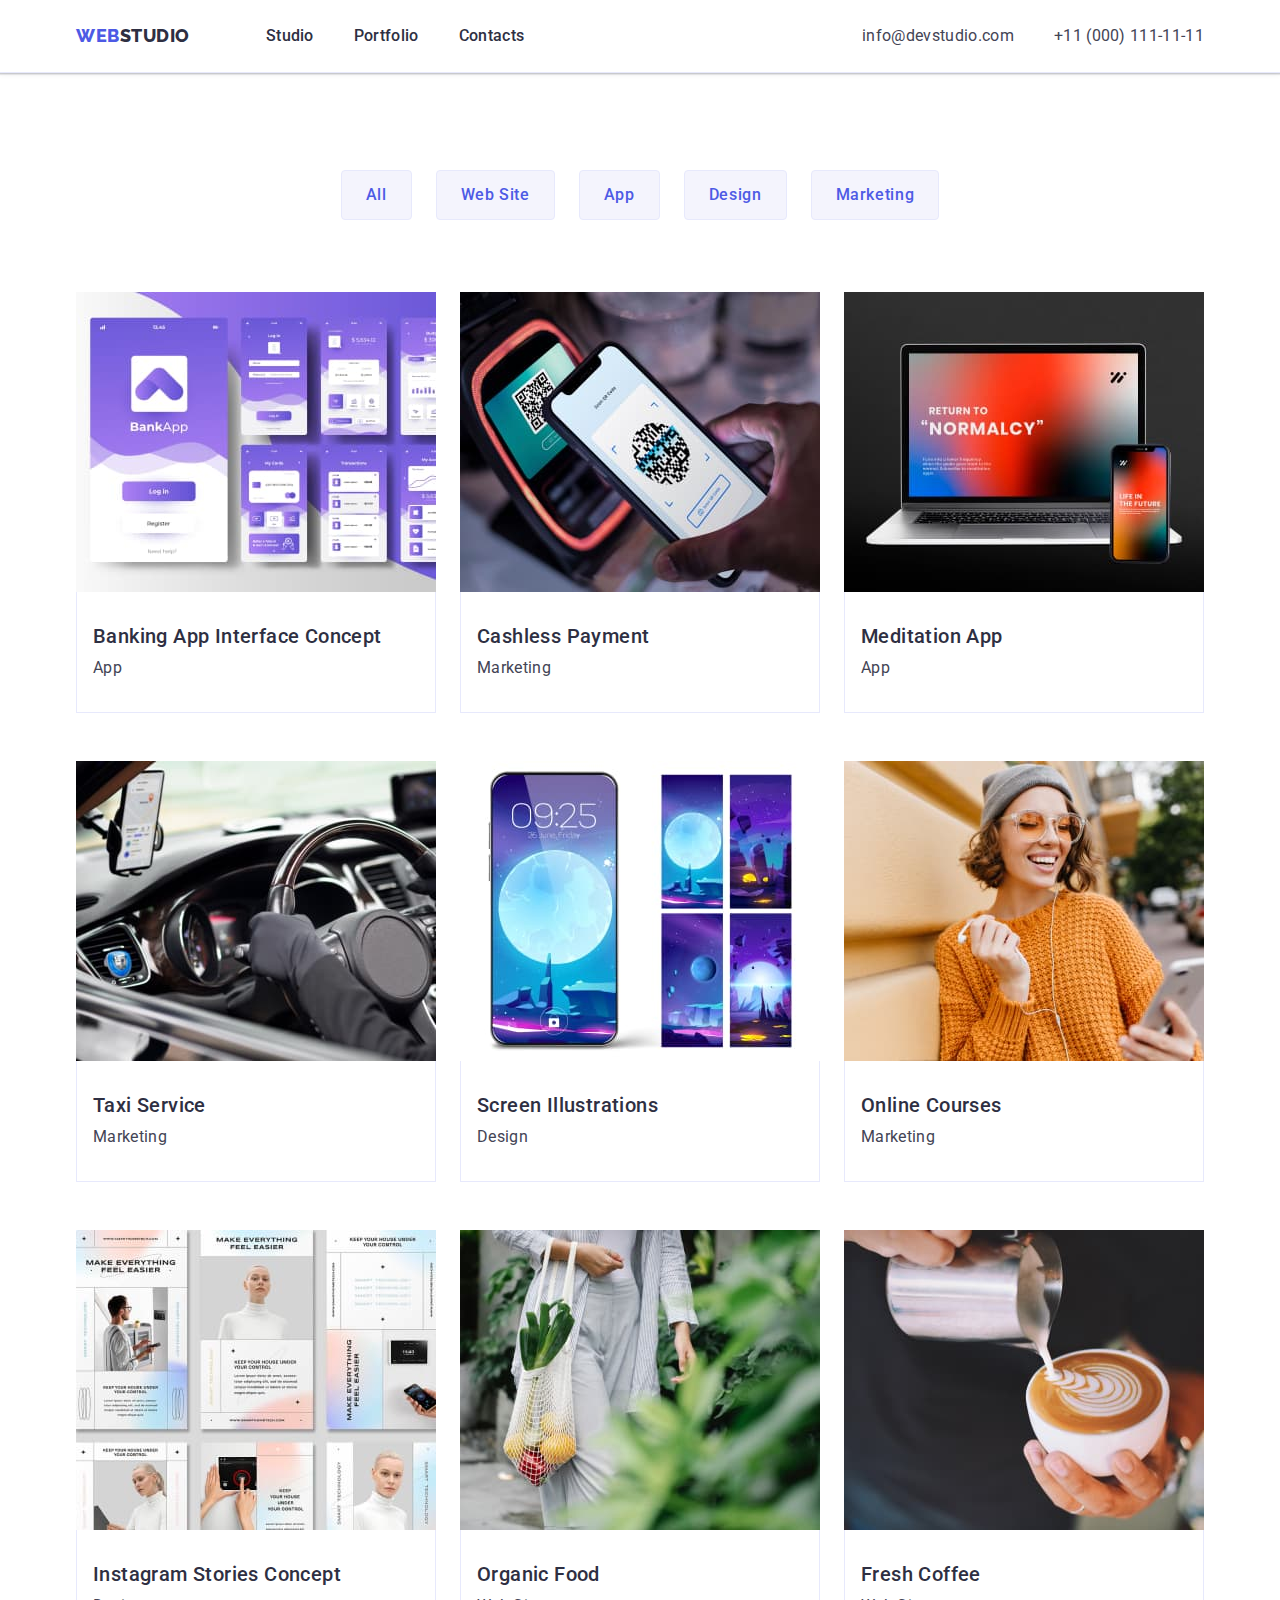
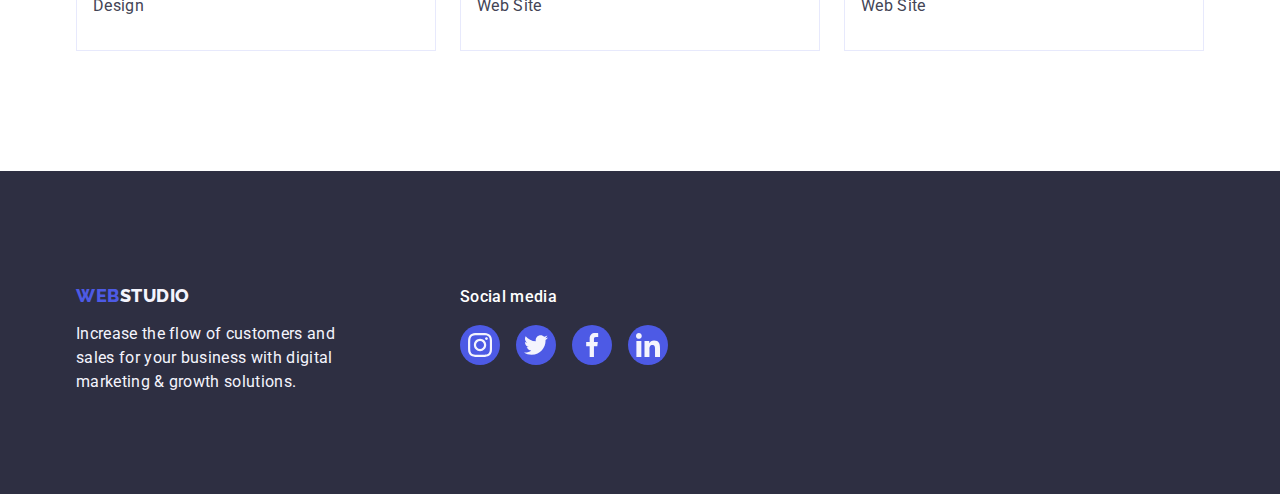
==== portfolio.html @ db5549c4 "Initial commit" ====
<!DOCTYPE html>
<html lang="en">
  <head>
    <meta charset="UTF-8" />
    <meta name="viewport" content="width=device-width, initial-scale=1.0" />
    <title>WebStudio</title>
    <link rel="preconnect" href="https://fonts.googleapis.com" />
    <link rel="preconnect" href="https://fonts.gstatic.com" crossorigin />
    <link
      href="https://fonts.googleapis.com/css2?family=Raleway:wght@800&family=Roboto:wght@400;500;700;900&display=swap"
      rel="stylesheet"
    />
    <link
      rel="stylesheet"
      href="https://cdn.jsdelivr.net/npm/modern-normalize@2.0.0/modern-normalize.min.css"
    />
    <link rel="stylesheet" href="./css/styles.css" />
  </head>
  <body>
    <header class="header">
      <div class="container header-container">
        <nav class="header-navigation">
          <a href="./index.html" class="logo logo-header link"
            >Web<span class="studio">Studio</span></a
          >
          <ul class="list menu-nav">
            <li><a class="link menu" href="./index.html">Studio</a></li>
            <li><a class="link menu" href="./portfolio.html">Portfolio</a></li>
            <li><a class="link menu" href="">Contacts</a></li>
          </ul>
        </nav>
        <address class="address">
          <ul class="list contacts-list">
            <li>
              <a class="link address-info" href="mailto:info@devstudio.com">info@devstudio.com</a>
            </li>
            <li>
              <a class="link address-info" href="tel:+110001111111">+11 (000) 111-11-11</a>
            </li>
          </ul>
        </address>
      </div>
    </header>
    <main>
      <section class="portfolio">
        <div class="container">
          <h1 class="hidden">Filters</h1>
          <ul class="list list-button">
            <li><button type="button" class="portfolio-btn">All</button></li>
            <li><button type="button" class="portfolio-btn">Web Site</button></li>
            <li><button type="button" class="portfolio-btn">App</button></li>
            <li><button type="button" class="portfolio-btn">Design</button></li>
            <li><button type="button" class="portfolio-btn">Marketing</button></li>
          </ul>

          <ul class="list gallery-list">
            <li class="gallery-items">
              <a href="#" class="link galery-link">
                <img
                  src="./images/portfolio/img11.jpg"
                  alt="banking app"
                  width="360"
                  height="300"
                />
                <div class="gallery-content">
                  <h2 class="title">Banking App Interface Concept</h2>
                  <p class="subtitle">App</p>
                </div>
              </a>
            </li>
            <li class="gallery-items">
              <a href="#" class="link galery-link">
                <img
                  src="./images/portfolio/img12.jpg"
                  alt="cashless payment"
                  width="360"
                  height="300"
                />
                <div class="gallery-content">
                  <h2 class="title">Cashless Payment</h2>
                  <p class="subtitle">Marketing</p>
                </div>
              </a>
            </li>
            <li class="gallery-items">
              <a href="#" class="link galery-link">
                <img
                  src="./images/portfolio/img13.jpg"
                  alt="meditation app"
                  width="360"
                  height="300"
                />
                <div class="gallery-content">
                  <h2 class="title">Meditation App</h2>
                  <p class="subtitle">App</p>
                </div>
              </a>
            </li>
            <li class="gallery-items">
              <a href="#" class="link galery-link">
                <img
                  src="./images/portfolio/img14.jpg"
                  alt="taxi service"
                  width="360"
                  height="300"
                />
                <div class="gallery-content">
                  <h2 class="title">Taxi Service</h2>
                  <p class="subtitle">Marketing</p>
                </div>
              </a>
            </li>
            <li class="gallery-items">
              <a href="#" class="link galery-link">
                <img
                  src="./images/portfolio/img15.jpg"
                  alt="screen illustrations"
                  width="360"
                  height="300"
                />
                <div class="gallery-content">
                  <h2 class="title">Screen Illustrations</h2>
                  <p class="subtitle">Design</p>
                </div>
              </a>
            </li>
            <li class="gallery-items">
              <a href="#" class="link galery-link">
                <img
                  src="./images/portfolio/img16.jpg"
                  alt="online courses"
                  width="360"
                  height="300"
                />
                <div class="gallery-content">
                  <h2 class="title">Online Courses</h2>
                  <p class="subtitle">Marketing</p>
                </div>
              </a>
            </li>
            <li class="gallery-items">
              <a href="#" class="link galery-link">
                <img
                  src="./images/portfolio/img17.jpg"
                  alt="instagram concept"
                  width="360"
                  height="300"
                />
                <div class="gallery-content">
                  <h2 class="title">Instagram Stories Concept</h2>
                  <p class="subtitle">Design</p>
                </div>
              </a>
            </li>
            <li class="gallery-items">
              <a href="#" class="link galery-link">
                <img
                  src="./images/portfolio/img18.jpg"
                  alt="organic food"
                  width="360"
                  height="300"
                />
                <div class="gallery-content">
                  <h2 class="title">Organic Food</h2>
                  <p class="subtitle">Web Site</p>
                </div>
              </a>
            </li>
            <li class="gallery-items">
              <a href="#" class="link galery-link">
                <img src="./images/portfolio/img19.jpg" alt="coffee" width="360" height="300" />
                <div class="gallery-content">
                  <h2 class="title">Fresh Coffee</h2>
                  <p class="subtitle">Web Site</p>
                </div>
              </a>
            </li>
          </ul>
        </div>
      </section>
    </main>
    <footer class="footer">
      <div class="container footer-blocks">
        <div class="footer-first-block">
          <a class="link logo logo-footer" href="./index.html"
            >Web<span class="studio-white">Studio</span>
          </a>
          <p class="footer-text">
            Increase the flow of customers and sales for your business with digital marketing &
            growth solutions.
          </p>
        </div>
        <div class="footer-second-block">
          <p class="footer-social-text">Social media</p>
          <ul class="list footer-list">
            <li class="footer-item">
              <a class="footer-icon" href="">
                <svg class="footer-social-icon" width="24" height="24" aria-label="Instagram icon">
                  <use href="./images/icons.svg#icon-instagram-icon"></use>
                </svg>
              </a>
            </li>
            <li class="footer-item">
              <a class="footer-icon" href="">
                <svg class="footer-social-icon" width="24" height="24" aria-label="Twitter icon">
                  <use href="./images/icons.svg#icon-twitter-icon"></use>
                </svg>
              </a>
            </li>
            <li class="footer-item">
              <a class="footer-icon" href="">
                <svg class="footer-social-icon" width="24" height="24" aria-label="Facebook icon">
                  <use href="./images/icons.svg#icon-facebook-icon"></use>
                </svg>
              </a>
            </li>
            <li class="footer-item">
              <a class="footer-icon" href="">
                <svg class="footer-social-icon" width="24" height="24" aria-label="Linkedin icon">
                  <use href="./images/icons.svg#icon-linkedin-icon"></use>
                </svg>
              </a>
            </li>
          </ul>
        </div>
      </div>
    </footer>
  </body>
</html>
---- css/styles.css ----
:root {
  --global-font: 'Roboto', sans-serif;
  --second-font: 'Raleway', sans-serif;
  --global-text-color: #434455;
  --second-text-color: #2e2f42;
  --background-color-white: #fff;
  --background-color-grey: #f4f4fd;
  --global-color-blue: #4d5ae5;
  --active-button: #404bbf;
  --cornflower: #e7e9fc;
  --lightslate: #8e8f99;
  --green: #31d0aa;
}

body {
  font-family: var(--global-font);
  font-size: 36px;
  line-height: 1.1;
  letter-spacing: 0.72px;
  background-color: var(--background-color-white);
  color: var(--global-text-color);
}

h1,
h2,
h3,
p {
  margin: 0;
}

ul,
ol {
  margin: 0;
  padding: 0;
}

img {
  display: block;
  max-width: 100%;
}

*,
*::before,
*::after {
  box-sizing: border-box;
}

.link {
  text-decoration: none;
}

.link:hover,
.link:focus {
  color: var(--active-button);
}

.list {
  list-style-type: none;
  padding: 0;
  margin: 0;
  gap: 24px;
}

.container {
  width: 1158px;
  margin: 0 auto;
  padding: 0 15px;
}

.section {
  padding: 120px 0;
}

/* ====== HEADER =======*/

.header {
  border-bottom: 1px solid var(--cornflower);
  box-shadow: 0px 2px 1px rgba(46, 47, 66, 0.08), 0px 1px 1px rgba(46, 47, 66, 0.16),
    0px 1px 6px rgba(46, 47, 66, 0.08);
}

.header-container {
  display: flex;
  justify-content: space-between;
  align-items: center;
}

.header-navigation {
  display: flex;
  align-items: center;
}

.logo {
  font-family: var(--second-font);
  font-weight: 800;
  font-size: 18px;
  line-height: 1.17;
  letter-spacing: 0.54px;
  color: var(--global-color-blue);
  text-transform: uppercase;
}

.logo-header {
  margin-right: 76px;
  padding: 24px 0;
}

.studio {
  color: var(--second-text-color);
}

.menu-nav,
.contacts-list {
  display: flex;
  align-items: center;
  gap: 40px;
}

.menu {
  display: inline-block;
  font-family: var(--global-font);
  font-size: 16px;
  font-weight: 500;
  line-height: 1.5;
  letter-spacing: 0.32px;
  color: var(--second-text-color);
  padding: 24px 0;
}

/* .menu::after {
  content: '';
  display: block;
  width: 48px;
  height: 4px;
  background-color: var(--active-button);
} */

.address {
  font-style: normal;
}

.address-info {
  display: inline-block;
  font-family: var(--global-font);
  font-size: 16px;
  font-weight: 400;
  line-height: 1.5;
  letter-spacing: 0.32px;
  color: var(--global-text-color);
  padding: 24px 0;
}

/* ====== HEADER =======*/

/* ====== HERO =======*/
.hero {
  background-color: var(--second-text-color);
  text-align: center;
  padding: 188px 0;
}

.hero-title {
  font-family: var(--global-font);
  font-size: 56px;
  font-weight: 700;
  line-height: 1.07;
  letter-spacing: 1.12px;
  color: var(--background-color-white);
  margin-bottom: 48px;
  max-width: 496px;
  margin-left: auto;
  margin-right: auto;
}

.hero-button {
  font-family: inherit;
  font-size: 16px;
  font-weight: 500;
  line-height: 1.5;
  letter-spacing: 0.64px;
  cursor: pointer;
  background-color: var(--global-color-blue);
  color: var(--background-color-white);
  padding: 16px 32px;
  border: none;
  border-radius: 4px;
  box-shadow: 0px 4px 4px 0px rgba(0, 0, 0, 0.15);
  min-width: 169px;
  display: block;
  margin-left: auto;
  margin-right: auto;
}

.hero-button:hover,
.hero-button:focus {
  background-color: var(--active-button);
}

.background-hero {
  max-width: 1440px;
  margin: 0 auto;
  background-image: linear-gradient(rgba(46, 47, 66, 0.7), rgba(46, 47, 66, 0.7)),
    url(../images/background/people-office.jpg);
  background-repeat: no-repeat;
  background-position: center;
  background-size: cover;
}

/* ====== HERO =======*/

/* ====== SECTION =======*/

.hidden {
  position: absolute;
  width: 1px;
  height: 1px;
  margin: -1px;
  border: 0;
  padding: 0;

  white-space: nowrap;
  clip-path: inset(100%);
  clip: rect(0 0 0 0);
  overflow: hidden;
}

.features-list,
.caption-list,
.team-list,
.customers-list {
  display: flex;
  justify-content: center;
  gap: 24px;
}

.features-items,
.team-list-item {
  flex-basis: calc((100% - 3 * 24px) / 4);
}

.second-section-icon {
  background-color: var(--background-color-grey);
  display: flex;
  justify-content: center;
  align-items: center;
  height: 112px;
  margin-bottom: 8px;
  border-radius: 4px;
}

.title {
  font-family: var(--global-font);
  font-size: 20px;
  font-weight: 500;
  line-height: 1.2;
  letter-spacing: 0.4px;
  color: var(--second-text-color);
  margin-bottom: 8px;
}

.subtitle {
  font-family: var(--global-font);
  font-size: 16px;
  font-weight: 400;
  line-height: 1.5;
  letter-spacing: 0.32px;
  color: var(--global-text-color);
}

.caption {
  font-family: var(--global-font);
  font-size: 36px;
  font-weight: 700;
  line-height: 1.11;
  letter-spacing: 0.72px;
  color: var(--second-text-color);
  text-align: center;
  text-transform: capitalize;
  margin-bottom: 72px;
}

.caption-list-item {
  flex-basis: calc((100%-24px * 2) / 3);
}

.team-title {
  text-align: center;
  padding: 32px 0;
}

.background-team {
  background-color: var(--background-color-grey);
}

.background-team-photo {
  background-color: var(--background-color-white);
  border-radius: 0px 0px 4px 4px;
  box-shadow: 0px 2px 1px 0px rgba(46, 47, 66, 0.08), 0px 1px 1px 0px rgba(46, 47, 66, 0.16),
    0px 1px 6px 0px rgba(46, 47, 66, 0.08);
}

.team-icon-list {
  display: flex;
  gap: 24px;
  justify-content: center;
  align-items: center;
  margin-top: 8px;
}

.team-icon-item {
  width: 40px;
  height: 40px;
}

.team-icon-link {
  display: flex;
  justify-content: center;
  align-items: center;
  width: 100%;
  height: 100%;
  border-radius: 50%;
  background-color: var(--global-color-blue);
  fill: var(--background-color-grey);
}

.team-icon-link:hover,
.team-icon-link:focus {
  background-color: var(--active-button);
}

/* .social-icon {
} */

.customers-link {
  width: 100%;
  height: 100%;
  display: flex;
  border-radius: 4px;
  border: 1px solid var(--lightslate);
  justify-content: center;
  align-items: center;
  color: var(--lightslate);
}

.customers-item {
  width: calc((100% - 5 * 24px) / 6);
  height: 88px;
}

.customers-icon {
  fill: currentColor;
}

.customers-link:hover,
.customers-link:focus {
  border: 1px solid var(--active-button);
  color: var(--active-button);
}

/* ====== SECTION =======*/

/* ====== FOOTER =======*/
.footer {
  background-color: var(--second-text-color);
  padding: 100px 0;
}

.studio-white {
  color: var(--background-color-grey);
}

.footer-text {
  font-family: var(--global-font);
  font-size: 16px;
  font-weight: 400;
  line-height: 1.5;
  letter-spacing: 0.32px;
  color: var(--background-color-grey);
  max-width: 264px;
}

.logo-footer {
  display: inline-block;
  margin-bottom: 16px;
}

.footer-blocks {
  display: flex;
  align-items: baseline;
}

.footer-first-block {
  margin-right: 120px;
}

.footer-second-block {
}

.footer-social-text {
  font-family: var(--global-font);
  font-size: 16px;
  font-weight: 500;
  line-height: 1.5;
  letter-spacing: 0.32px;
  color: var(--background-color-white);
  margin-bottom: 16px;
}

.footer-list {
  display: flex;
  gap: 16px;
}

.footer-item {
  width: 40px;
  height: 40px;
}

.footer-icon {
  display: flex;
  align-items: center;
  justify-content: center;
  width: 100%;
  height: 100%;
  background-color: var(--global-color-blue);
  border-radius: 50%;
}

.footer-icon:hover,
.footer-icon:focus {
  background-color: var(--green);
}

.footer-social-icon {
  fill: var(--background-color-grey);
}

/* ====== FOOTER =======*/

/* ====== PORTFOLIO =======*/

.portfolio {
  padding: 96px 0 120px 0;
}

.portfolio-btn {
  font-family: inherit;
  font-size: 16px;
  font-weight: 500;
  line-height: 1.5;
  letter-spacing: 0.64px;
  cursor: pointer;
  background-color: var(--background-color-grey);
  color: var(--global-color-blue);
  padding: 12px 24px;
  border: 1px solid var(--cornflower);
  border-radius: 4px;
  min-width: 68px;
}

.portfolio-btn:hover,
.portfolio-btn:focus {
  background-color: var(--active-button);
  color: var(--background-color-white);
  box-shadow: 0px 2px 2px 0px rgba(0, 0, 0, 0.12), 0px 2px 1px 0px rgba(0, 0, 0, 0.08),
    0px 3px 1px 0px rgba(0, 0, 0, 0.1);
  border: 1px solid transparent;
}

.list-button {
  display: flex;
  justify-content: center;
  column-gap: 24px;
  margin-bottom: 72px;
}

.gallery-list {
  display: flex;
  flex-wrap: wrap;
  justify-content: center;
  row-gap: 48px;
}

.gallery-items {
  width: calc((100% - 48px) / 3);
}

.gallery-content {
  border: 1px solid var(--cornflower);
  border-top: none;
  padding: 32px 16px;
}

.galery-link {
  display: block;
}

.galery-link:hover,
.galery-link:focus {
  box-shadow: 0px 1px 6px rgba(46, 47, 66, 0.08), 0px 1px 1px rgba(46, 47, 66, 0.16),
    0px 2px 1px rgba(46, 47, 66, 0.08);
}

/* ====== PORTFOLIO =======*/
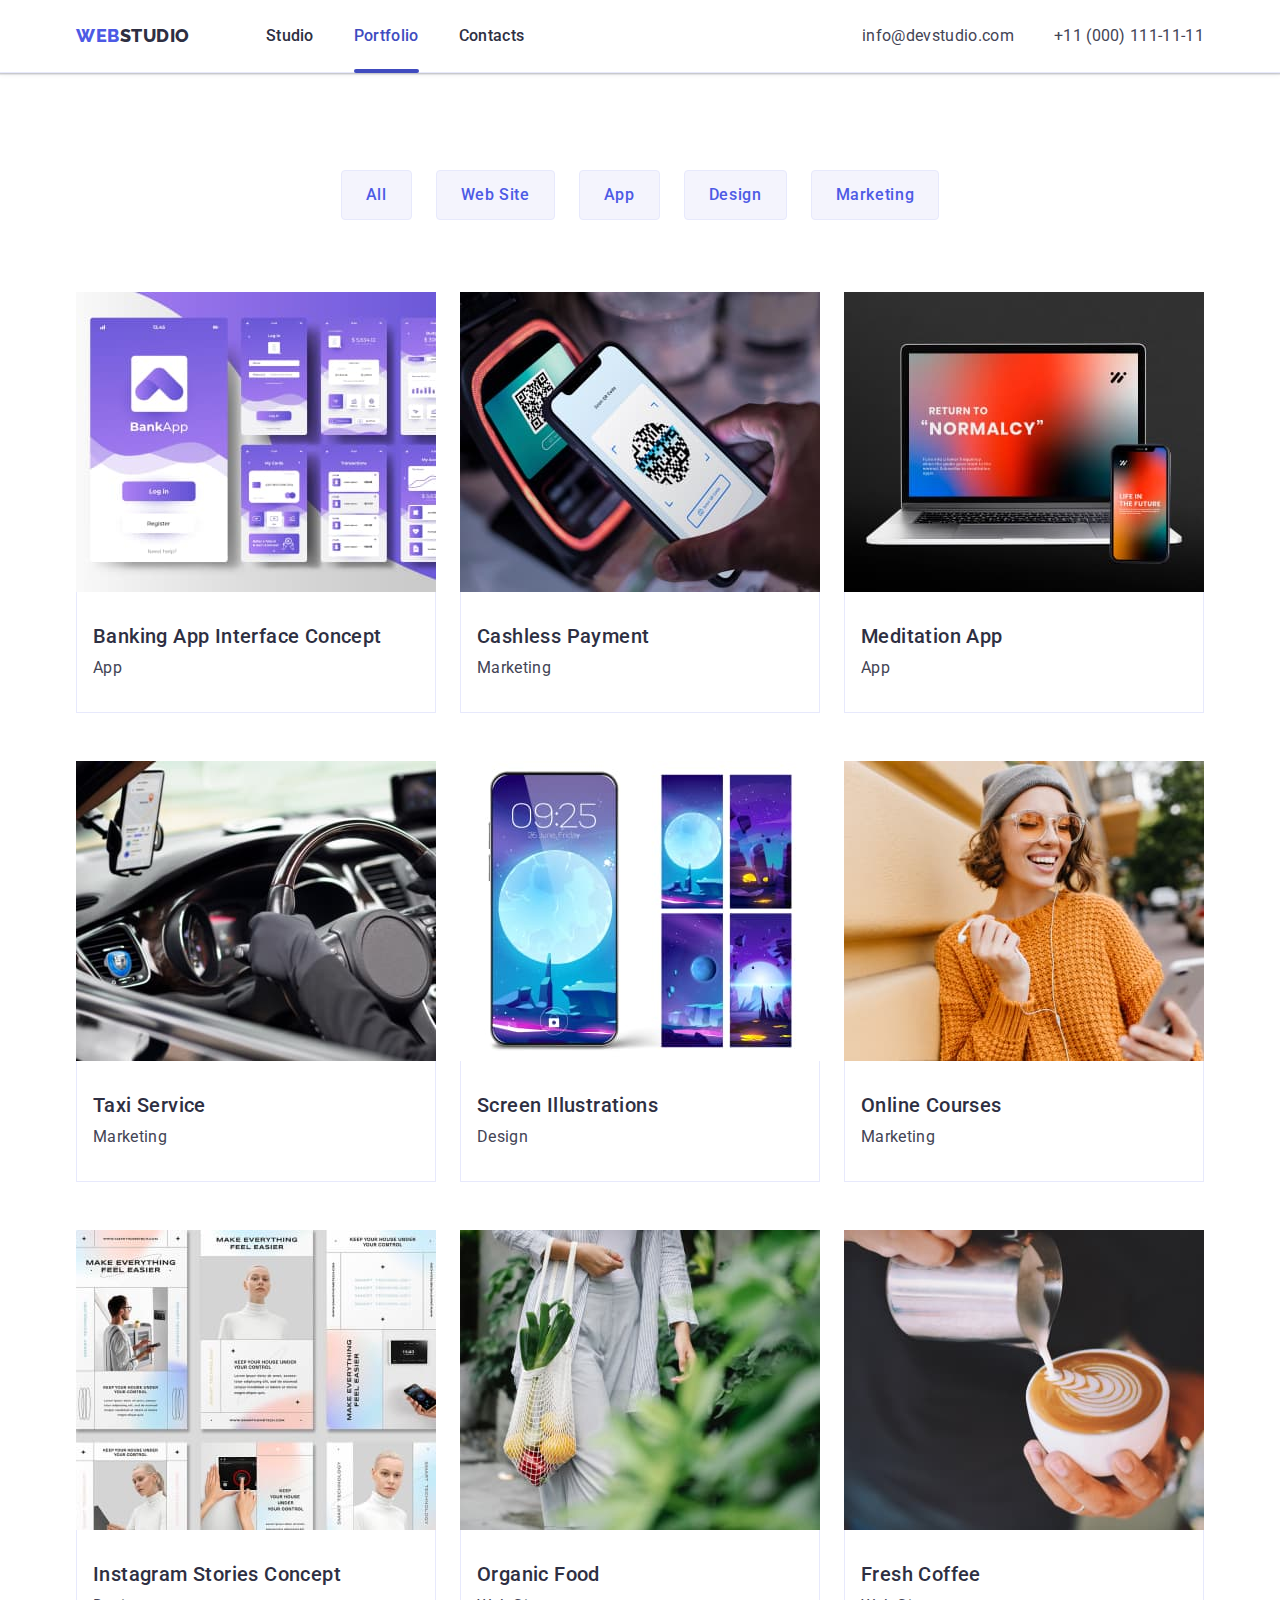
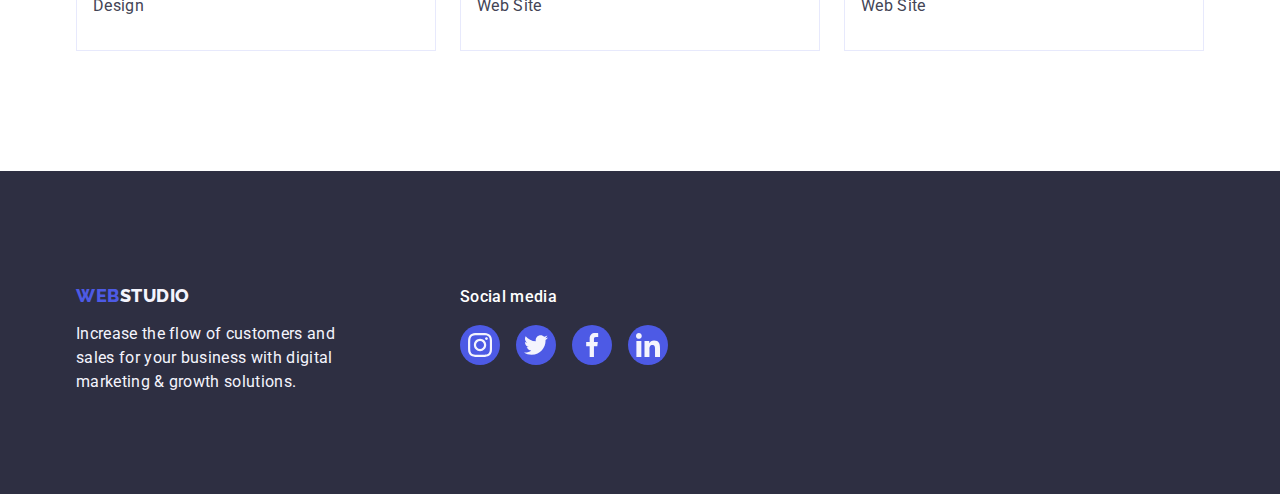
==== commit 599fae97: "modal" ====
--- a/portfolio.html
+++ b/portfolio.html
@@ -25,7 +25,7 @@
           >
           <ul class="list menu-nav">
             <li><a class="link menu" href="./index.html">Studio</a></li>
-            <li><a class="link menu" href="./portfolio.html">Portfolio</a></li>
+            <li><a class="link menu menu-active" href="./portfolio.html">Portfolio</a></li>
             <li><a class="link menu" href="">Contacts</a></li>
           </ul>
         </nav>
@@ -55,13 +55,19 @@
 
           <ul class="list gallery-list">
             <li class="gallery-items">
-              <a href="#" class="link galery-link">
-                <img
-                  src="./images/portfolio/img11.jpg"
-                  alt="banking app"
-                  width="360"
-                  height="300"
-                />
+              <a href="#" class="link gallery-link">
+                <div class="gallery-link-overlay">
+                  <img
+                    src="./images/portfolio/img11.jpg"
+                    alt="banking app"
+                    width="360"
+                    height="300"
+                  />
+                  <p class="overlay"
+                    >14 Stylish and User-Friendly App Design Concepts · Task Manager App · Calorie
+                    Tracker App · Exotic Fruit Ecommerce App · Cloud Storage App
+                  </p>
+                </div>
                 <div class="gallery-content">
                   <h2 class="title">Banking App Interface Concept</h2>
                   <p class="subtitle">App</p>
@@ -69,13 +75,19 @@
               </a>
             </li>
             <li class="gallery-items">
-              <a href="#" class="link galery-link">
-                <img
-                  src="./images/portfolio/img12.jpg"
-                  alt="cashless payment"
-                  width="360"
-                  height="300"
-                />
+              <a href="#" class="link gallery-link">
+                <div class="gallery-link-overlay">
+                  <img
+                    src="./images/portfolio/img12.jpg"
+                    alt="cashless payment"
+                    width="360"
+                    height="300"
+                  />
+                  <p class="overlay"
+                    >14 Stylish and User-Friendly App Design Concepts · Task Manager App · Calorie
+                    Tracker App · Exotic Fruit Ecommerce App · Cloud Storage App
+                  </p>
+                </div>
                 <div class="gallery-content">
                   <h2 class="title">Cashless Payment</h2>
                   <p class="subtitle">Marketing</p>
@@ -83,13 +95,19 @@
               </a>
             </li>
             <li class="gallery-items">
-              <a href="#" class="link galery-link">
-                <img
-                  src="./images/portfolio/img13.jpg"
-                  alt="meditation app"
-                  width="360"
-                  height="300"
-                />
+              <a href="#" class="link gallery-link">
+                <div class="gallery-link-overlay">
+                  <img
+                    src="./images/portfolio/img13.jpg"
+                    alt="meditation app"
+                    width="360"
+                    height="300"
+                  />
+                  <p class="overlay"
+                    >14 Stylish and User-Friendly App Design Concepts · Task Manager App · Calorie
+                    Tracker App · Exotic Fruit Ecommerce App · Cloud Storage App
+                  </p>
+                </div>
                 <div class="gallery-content">
                   <h2 class="title">Meditation App</h2>
                   <p class="subtitle">App</p>
@@ -97,13 +115,19 @@
               </a>
             </li>
             <li class="gallery-items">
-              <a href="#" class="link galery-link">
-                <img
-                  src="./images/portfolio/img14.jpg"
-                  alt="taxi service"
-                  width="360"
-                  height="300"
-                />
+              <a href="#" class="link gallery-link">
+                <div class="gallery-link-overlay">
+                  <img
+                    src="./images/portfolio/img14.jpg"
+                    alt="taxi service"
+                    width="360"
+                    height="300"
+                  />
+                  <p class="overlay"
+                    >14 Stylish and User-Friendly App Design Concepts · Task Manager App · Calorie
+                    Tracker App · Exotic Fruit Ecommerce App · Cloud Storage App
+                  </p>
+                </div>
                 <div class="gallery-content">
                   <h2 class="title">Taxi Service</h2>
                   <p class="subtitle">Marketing</p>
@@ -111,13 +135,19 @@
               </a>
             </li>
             <li class="gallery-items">
-              <a href="#" class="link galery-link">
-                <img
-                  src="./images/portfolio/img15.jpg"
-                  alt="screen illustrations"
-                  width="360"
-                  height="300"
-                />
+              <a href="#" class="link gallery-link">
+                <div class="gallery-link-overlay">
+                  <img
+                    src="./images/portfolio/img15.jpg"
+                    alt="screen illustrations"
+                    width="360"
+                    height="300"
+                  />
+                  <p class="overlay"
+                    >14 Stylish and User-Friendly App Design Concepts · Task Manager App · Calorie
+                    Tracker App · Exotic Fruit Ecommerce App · Cloud Storage App
+                  </p>
+                </div>
                 <div class="gallery-content">
                   <h2 class="title">Screen Illustrations</h2>
                   <p class="subtitle">Design</p>
@@ -125,13 +155,19 @@
               </a>
             </li>
             <li class="gallery-items">
-              <a href="#" class="link galery-link">
-                <img
-                  src="./images/portfolio/img16.jpg"
-                  alt="online courses"
-                  width="360"
-                  height="300"
-                />
+              <a href="#" class="link gallery-link">
+                <div class="gallery-link-overlay">
+                  <img
+                    src="./images/portfolio/img16.jpg"
+                    alt="online courses"
+                    width="360"
+                    height="300"
+                  />
+                  <p class="overlay"
+                    >14 Stylish and User-Friendly App Design Concepts · Task Manager App · Calorie
+                    Tracker App · Exotic Fruit Ecommerce App · Cloud Storage App
+                  </p>
+                </div>
                 <div class="gallery-content">
                   <h2 class="title">Online Courses</h2>
                   <p class="subtitle">Marketing</p>
@@ -139,13 +175,19 @@
               </a>
             </li>
             <li class="gallery-items">
-              <a href="#" class="link galery-link">
-                <img
-                  src="./images/portfolio/img17.jpg"
-                  alt="instagram concept"
-                  width="360"
-                  height="300"
-                />
+              <a href="#" class="link gallery-link">
+                <div class="gallery-link-overlay">
+                  <img
+                    src="./images/portfolio/img17.jpg"
+                    alt="instagram concept"
+                    width="360"
+                    height="300"
+                  />
+                  <p class="overlay"
+                    >14 Stylish and User-Friendly App Design Concepts · Task Manager App · Calorie
+                    Tracker App · Exotic Fruit Ecommerce App · Cloud Storage App
+                  </p>
+                </div>
                 <div class="gallery-content">
                   <h2 class="title">Instagram Stories Concept</h2>
                   <p class="subtitle">Design</p>
@@ -153,13 +195,19 @@
               </a>
             </li>
             <li class="gallery-items">
-              <a href="#" class="link galery-link">
-                <img
-                  src="./images/portfolio/img18.jpg"
-                  alt="organic food"
-                  width="360"
-                  height="300"
-                />
+              <a href="#" class="link gallery-link">
+                <div class="gallery-link-overlay">
+                  <img
+                    src="./images/portfolio/img18.jpg"
+                    alt="organic food"
+                    width="360"
+                    height="300"
+                  />
+                  <p class="overlay"
+                    >14 Stylish and User-Friendly App Design Concepts · Task Manager App · Calorie
+                    Tracker App · Exotic Fruit Ecommerce App · Cloud Storage App
+                  </p>
+                </div>
                 <div class="gallery-content">
                   <h2 class="title">Organic Food</h2>
                   <p class="subtitle">Web Site</p>
@@ -167,8 +215,14 @@
               </a>
             </li>
             <li class="gallery-items">
-              <a href="#" class="link galery-link">
-                <img src="./images/portfolio/img19.jpg" alt="coffee" width="360" height="300" />
+              <a href="#" class="link gallery-link">
+                <div class="gallery-link-overlay">
+                  <img src="./images/portfolio/img19.jpg" alt="coffee" width="360" height="300" />
+                  <p class="overlay"
+                    >14 Stylish and User-Friendly App Design Concepts · Task Manager App · Calorie
+                    Tracker App · Exotic Fruit Ecommerce App · Cloud Storage App
+                  </p>
+                </div>
                 <div class="gallery-content">
                   <h2 class="title">Fresh Coffee</h2>
                   <p class="subtitle">Web Site</p>
--- a/css/styles.css
+++ b/css/styles.css
@@ -10,6 +10,9 @@
   --cornflower: #e7e9fc;
   --lightslate: #8e8f99;
   --green: #31d0aa;
+  --navy-blue-modal: #2e2f42;
+  --modal-background: #fcfcfc;
+  --transition-dur-fun: 250ms cubic-bezier(0.4, 0, 0.2, 1);
 }
 
 body {
@@ -98,6 +101,7 @@
   letter-spacing: 0.54px;
   color: var(--global-color-blue);
   text-transform: uppercase;
+  transition: color var(--transition-dur-fun);
 }
 
 .logo-header {
@@ -125,15 +129,25 @@
   letter-spacing: 0.32px;
   color: var(--second-text-color);
   padding: 24px 0;
-}
-
-/* .menu::after {
+  transition: color var(--transition-dur-fun);
+}
+
+.menu-active {
+  position: relative;
+  color: var(--active-button);
+}
+
+.menu-active::after {
+  position: absolute;
+  left: 0;
+  bottom: -1px;
   content: '';
   display: block;
-  width: 48px;
+  width: 100%;
   height: 4px;
+  border-radius: 2px;
   background-color: var(--active-button);
-} */
+}
 
 .address {
   font-style: normal;
@@ -148,6 +162,7 @@
   letter-spacing: 0.32px;
   color: var(--global-text-color);
   padding: 24px 0;
+  transition: color var(--transition-dur-fun);
 }
 
 /* ====== HEADER =======*/
@@ -189,6 +204,7 @@
   display: block;
   margin-left: auto;
   margin-right: auto;
+  transition: color var(--transition-dur-fun);
 }
 
 .hero-button:hover,
@@ -321,6 +337,7 @@
   border-radius: 50%;
   background-color: var(--global-color-blue);
   fill: var(--background-color-grey);
+  transition: color var(--transition-dur-fun);
 }
 
 .team-icon-link:hover,
@@ -328,9 +345,6 @@
   background-color: var(--active-button);
 }
 
-/* .social-icon {
-} */
-
 .customers-link {
   width: 100%;
   height: 100%;
@@ -340,6 +354,7 @@
   justify-content: center;
   align-items: center;
   color: var(--lightslate);
+  transition: color var(--transition-dur-fun);
 }
 
 .customers-item {
@@ -393,9 +408,6 @@
   margin-right: 120px;
 }
 
-.footer-second-block {
-}
-
 .footer-social-text {
   font-family: var(--global-font);
   font-size: 16px;
@@ -424,6 +436,7 @@
   height: 100%;
   background-color: var(--global-color-blue);
   border-radius: 50%;
+  transition: color var(--transition-dur-fun);
 }
 
 .footer-icon:hover,
@@ -456,6 +469,7 @@
   border: 1px solid var(--cornflower);
   border-radius: 4px;
   min-width: 68px;
+  transition: color var(--transition-dur-fun);
 }
 
 .portfolio-btn:hover,
@@ -491,14 +505,86 @@
   padding: 32px 16px;
 }
 
-.galery-link {
+.gallery-link {
   display: block;
-}
-
-.galery-link:hover,
-.galery-link:focus {
+  transition: color var(--transition-dur-fun);
+}
+
+.gallery-link:hover,
+.gallery-link:focus {
   box-shadow: 0px 1px 6px rgba(46, 47, 66, 0.08), 0px 1px 1px rgba(46, 47, 66, 0.16),
     0px 2px 1px rgba(46, 47, 66, 0.08);
 }
 
+.overlay {
+  font-family: var(--global-font);
+  font-size: 16px;
+  font-weight: 400;
+  line-height: 1.5;
+  letter-spacing: 0.32px;
+  color: var(--background-color-grey);
+  position: absolute;
+  top: 0;
+  left: 0;
+  width: 100%;
+  height: 100%;
+  padding: 40px 32px;
+  background-color: var(--global-color-blue);
+  transform: translateY(100%);
+  transition: transform var(--transition-dur-fun);
+}
+
+.gallery-link-overlay {
+  position: relative;
+  overflow: hidden;
+}
+
+.gallery-link-overlay:hover .overlay {
+  transform: translateY(0%);
+}
+
 /* ====== PORTFOLIO =======*/
+
+/* ====== MODAL-WINDOW ======= */
+
+.is-hidden {
+  opacity: 0;
+  visibility: hidden;
+  pointer-events: none;
+}
+
+.backdrop {
+  position: fixed;
+  top: 0;
+  left: 0;
+  width: 100%;
+  height: 100%;
+  background-color: rgba(46, 47, 66, 0.4);
+  transition: opasity var(--transition-dur-fun), visibility var(--transition-dur-fun);
+}
+
+.modal-window {
+  position: absolute;
+  top: 80px;
+  left: 50%;
+  transform: translateX(-50%);
+  width: 408px;
+  height: 584px;
+  border-radius: 4px;
+  background-color: var(--modal-background);
+  box-shadow: 0px 2px 1px 0px rgba(0, 0, 0, 0.2), 0px 1px 3px 0px rgba(0, 0, 0, 0.12),
+    0px 1px 1px 0px rgba(0, 0, 0, 0.14);
+}
+
+.modal-window-close-btn {
+  position: absolute;
+  top: 24px;
+  right: 24px;
+  width: 24px;
+  height: 24px;
+  border-radius: 50%;
+  border: 0px;
+}
+
+.modal-btn-icon {
+}
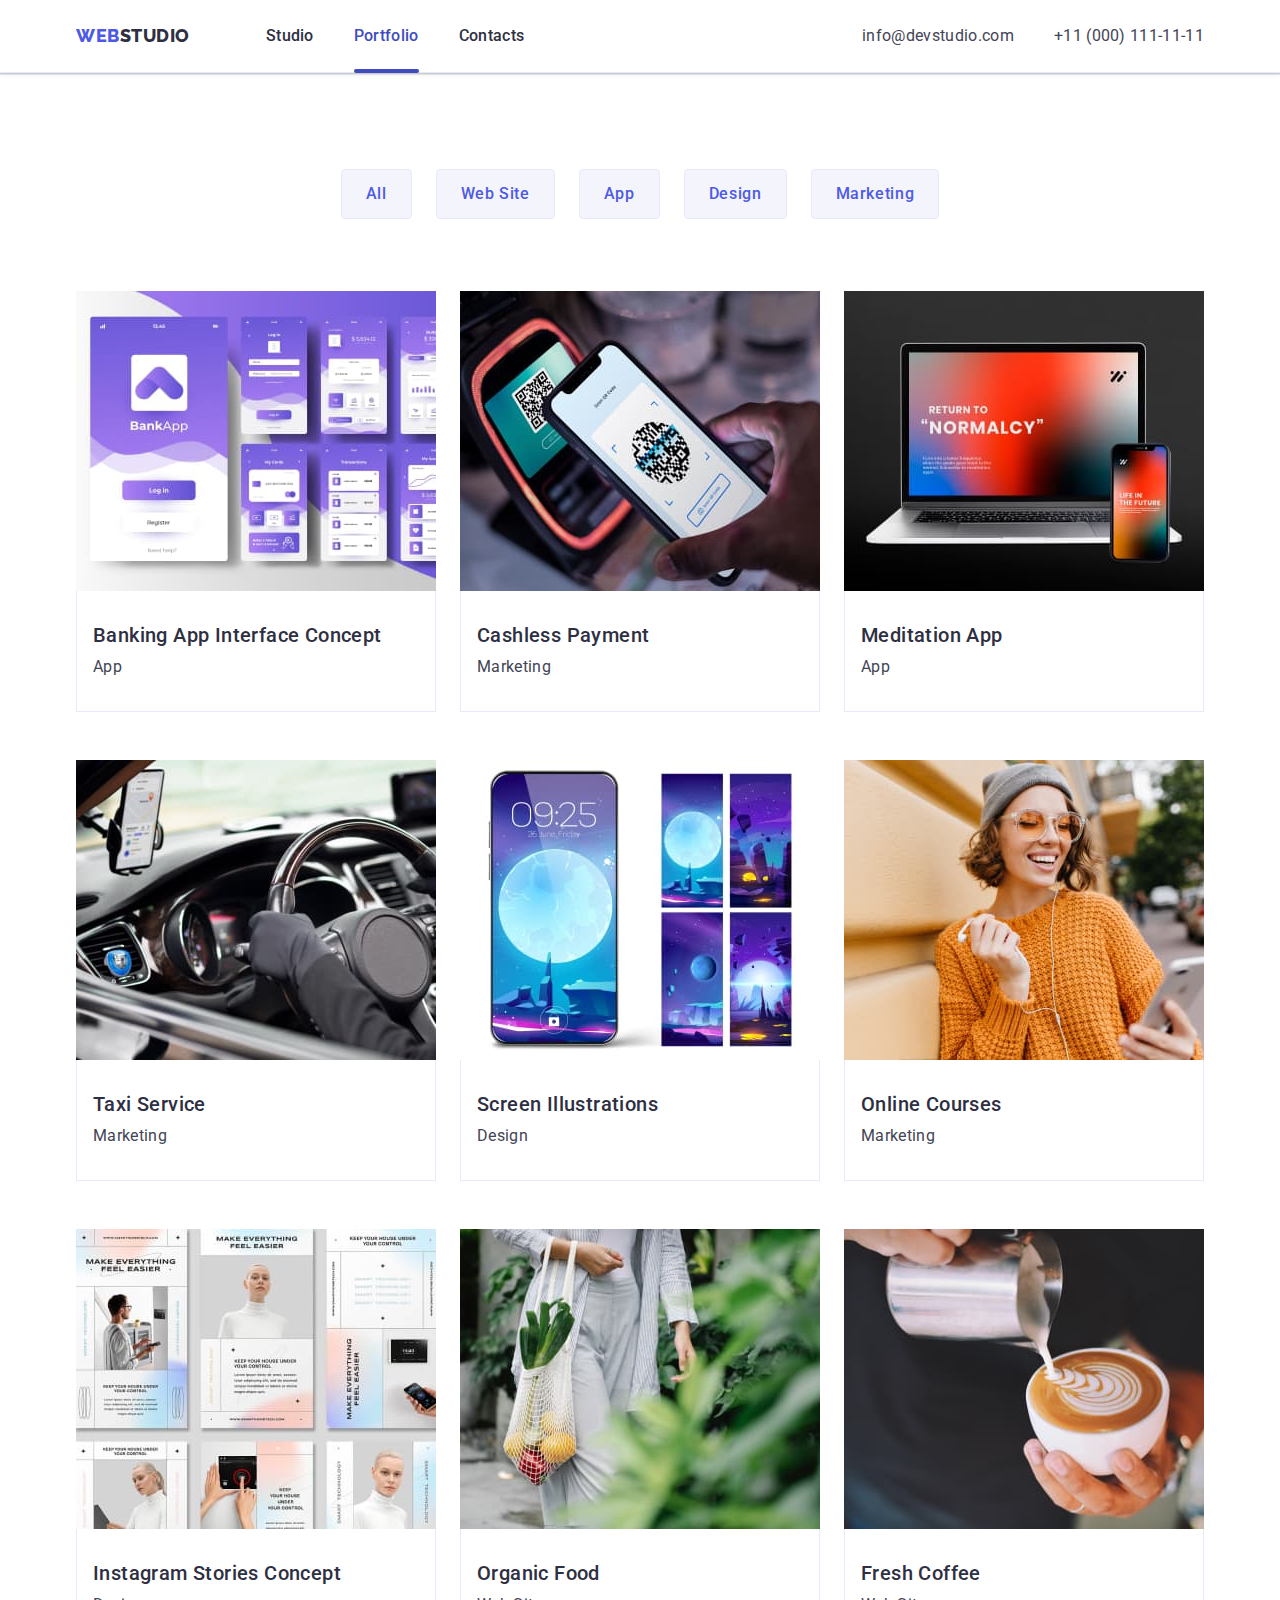
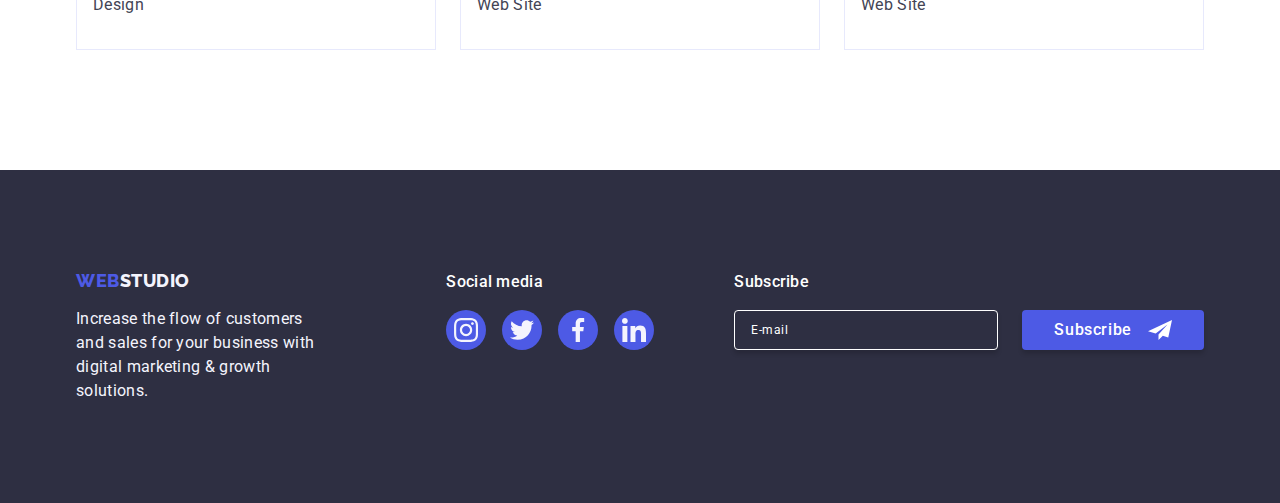
==== commit c073061f: "fix" ====
--- a/portfolio.html
+++ b/portfolio.html
@@ -277,6 +277,26 @@
             </li>
           </ul>
         </div>
+        <div class="footer-third-block">
+          <p class="footer-social-text">Subscribe</p>
+          <form class="subscribe-form" action="">
+            <label class="subscribe-label" for="user-subscribe">
+              <input
+                class="subscribe-form-input"
+                type="email"
+                name="user-subscribe"
+                placeholder="E-mail"
+                required
+              />
+            </label>
+            <button class="hero-button footer-btn" type="submit"
+              >Subscribe
+              <svg class="subscribe-icon" width="24" height="24" aria-label="Subscribe icon">
+                <use href="./images/icons.svg#icon-fly"></use>
+              </svg>
+            </button>
+          </form>
+        </div>
       </div>
     </footer>
   </body>
--- a/css/styles.css
+++ b/css/styles.css
@@ -10,17 +10,12 @@
   --cornflower: #e7e9fc;
   --lightslate: #8e8f99;
   --green: #31d0aa;
-  --navy-blue-modal: #2e2f42;
   --modal-background: #fcfcfc;
   --transition-dur-fun: 250ms cubic-bezier(0.4, 0, 0.2, 1);
 }
 
 body {
   font-family: var(--global-font);
-  font-size: 36px;
-  line-height: 1.1;
-  letter-spacing: 0.72px;
-  background-color: var(--background-color-white);
   color: var(--global-text-color);
 }
 
@@ -204,7 +199,7 @@
   display: block;
   margin-left: auto;
   margin-right: auto;
-  transition: color var(--transition-dur-fun);
+  transition: background-color var(--transition-dur-fun);
 }
 
 .hero-button:hover,
@@ -446,6 +441,49 @@
 
 .footer-social-icon {
   fill: var(--background-color-grey);
+}
+
+.footer-third-block {
+  margin-left: 80px;
+}
+
+.subscribe-form {
+  display: flex;
+  gap: 24px;
+}
+
+.subscribe-label {
+}
+
+.subscribe-form-input {
+  width: 264px;
+  height: 40px;
+  border: 1px solid var(--background-color-white);
+  border-radius: 4px;
+  box-shadow: 0px 4px 4px 0px rgba(0, 0, 0, 0.15);
+  background-color: transparent;
+  font-size: 12px;
+  line-height: 1.5;
+  letter-spacing: 0.48px;
+  padding-left: 16px;
+  color: var(--background-color-white);
+}
+
+.subscribe-form-input::placeholder {
+  color: var(--background-color-white);
+}
+
+.footer-btn {
+  display: flex;
+  align-items: center;
+  justify-content: center;
+  height: 40px;
+  min-width: 165px;
+}
+
+.subscribe-icon {
+  fill: var(--background-color-white);
+  margin-left: 16px;
 }
 
 /* ====== FOOTER =======*/
@@ -560,31 +598,183 @@
   width: 100%;
   height: 100%;
   background-color: rgba(46, 47, 66, 0.4);
-  transition: opasity var(--transition-dur-fun), visibility var(--transition-dur-fun);
+  visibility: visible;
+  transition: opacity var(--transition-dur-fun), visibility var(--transition-dur-fun);
 }
 
 .modal-window {
   position: absolute;
-  top: 80px;
+  top: 50%;
   left: 50%;
-  transform: translateX(-50%);
+  transform: translateX(-50%) translateY(-50%) scale(1);
   width: 408px;
-  height: 584px;
+  min-height: 584px;
   border-radius: 4px;
   background-color: var(--modal-background);
   box-shadow: 0px 2px 1px 0px rgba(0, 0, 0, 0.2), 0px 1px 3px 0px rgba(0, 0, 0, 0.12),
     0px 1px 1px 0px rgba(0, 0, 0, 0.14);
+  padding: 72px 24px 24px;
+  transition: transform var(--transition-dur-fun);
 }
 
 .modal-window-close-btn {
   position: absolute;
   top: 24px;
   right: 24px;
+  padding: 0;
   width: 24px;
   height: 24px;
   border-radius: 50%;
-  border: 0px;
-}
-
-.modal-btn-icon {
-}
+  display: flex;
+  align-items: center;
+  justify-content: center;
+  background-color: var(--cornflower);
+  border: 1px solid rgba(0, 0, 0, 0.1);
+  cursor: pointer;
+  transition: border var(--transition-dur-fun), background-color var(--transition-dur-fun);
+}
+
+.modal-window-close-btn:hover,
+.modal-window-close-btn:focus {
+  border: none;
+  background-color: var(--active-button);
+  fill: var(--background-color-white);
+}
+
+.modal-btn-close-icon {
+  transition: fill var(--transition-dur-fun);
+}
+
+.modal-btn-close-icon:hover,
+.modal-btn-close-icon:focus {
+  fill: var(--background-color-white);
+}
+
+.modal-caption {
+  display: block;
+  width: 360px;
+  margin-left: auto;
+  margin-right: auto;
+  margin-bottom: 16px;
+  text-align: center;
+  color: var(--second-text-color);
+  font-size: 16px;
+  font-weight: 500;
+  line-height: 1.5;
+  letter-spacing: 0.32px;
+}
+
+.modal-field {
+  margin-bottom: 8px;
+}
+
+.modal-label {
+  display: block;
+  margin-bottom: 4px;
+  color: var(--lightslate);
+  font-size: 12px;
+  line-height: 1.17;
+  letter-spacing: 0.48px;
+}
+
+.modal-field-input {
+  position: relative;
+}
+
+.modal-input,
+.modal-field-comment {
+  border: 1px solid rgba(46, 47, 66, 0.4);
+  border-radius: 4px;
+  padding-left: 38px;
+  height: 40px;
+  width: 100%;
+  outline: transparent;
+  background-color: transparent;
+  transition: border-color var(--transition-dur-fun);
+}
+
+.modal-field-input,
+.modal-field-comment:focus {
+  border-color: var(--global-color-blue);
+}
+
+.modal-icon {
+  fill: var(--second-text-color);
+  position: absolute;
+  left: 16px;
+  top: 50%;
+  transform: translateY(-50%);
+  pointer-events: none;
+  transition: fill var(--transition-dur-fun);
+}
+
+.modal-icon:focus {
+  fill: var(--global-color-blue);
+}
+
+.modal-text-input {
+  margin-bottom: 16px;
+}
+
+.modal-field-comment {
+  height: 120px;
+  padding-left: 16px;
+  resize: none;
+  margin-bottom: 16px;
+  font-size: 12px;
+  letter-spacing: 0.48px;
+  line-height: 1.17;
+  color: rgba(46, 47, 66, 0.4);
+  padding: 8px 16px;
+}
+
+.modal-field-comment::placeholder {
+  color: rgba(46, 47, 66, 0.4);
+}
+
+.modal-agremment {
+  margin-bottom: 24px;
+}
+
+.modal-agremment-desc {
+  display: block;
+  color: var(--lightslate);
+  font-size: 12px;
+  letter-spacing: 0.48px;
+  line-height: 1.17;
+}
+
+.modal-agremment-link {
+  color: var(--global-color-blue);
+}
+
+.custom-checkbox {
+  display: inline-flex;
+  align-items: center;
+  justify-content: center;
+  width: 16px;
+  height: 16px;
+  border: 1px solid rgba(46, 47, 66, 0.4);
+  border-radius: 2px;
+  transition: background-color var(--transition-dur-fun), border var(--transition-dur-fun),
+    fill var(--transition-dur-fun);
+  fill: transparent;
+}
+
+input[type='checkbox']:checked ~ .modal-agremment-desc .custom-checkbox {
+  background-color: var(--active-button);
+  border: none;
+  fill: var(--background-color-grey);
+}
+
+.custom-checkbox-icon {
+  opacity: 0;
+  fill: var(--background-color-grey);
+  transition: opacity var(--transition-dur-fun);
+}
+
+input[type='checkbox']:checked ~ .modal-agremment-desc .custom-checkbox .custom-checkbox-icon {
+  opacity: 1;
+}
+
+/* ====== MODAL-WINDOW ======= */
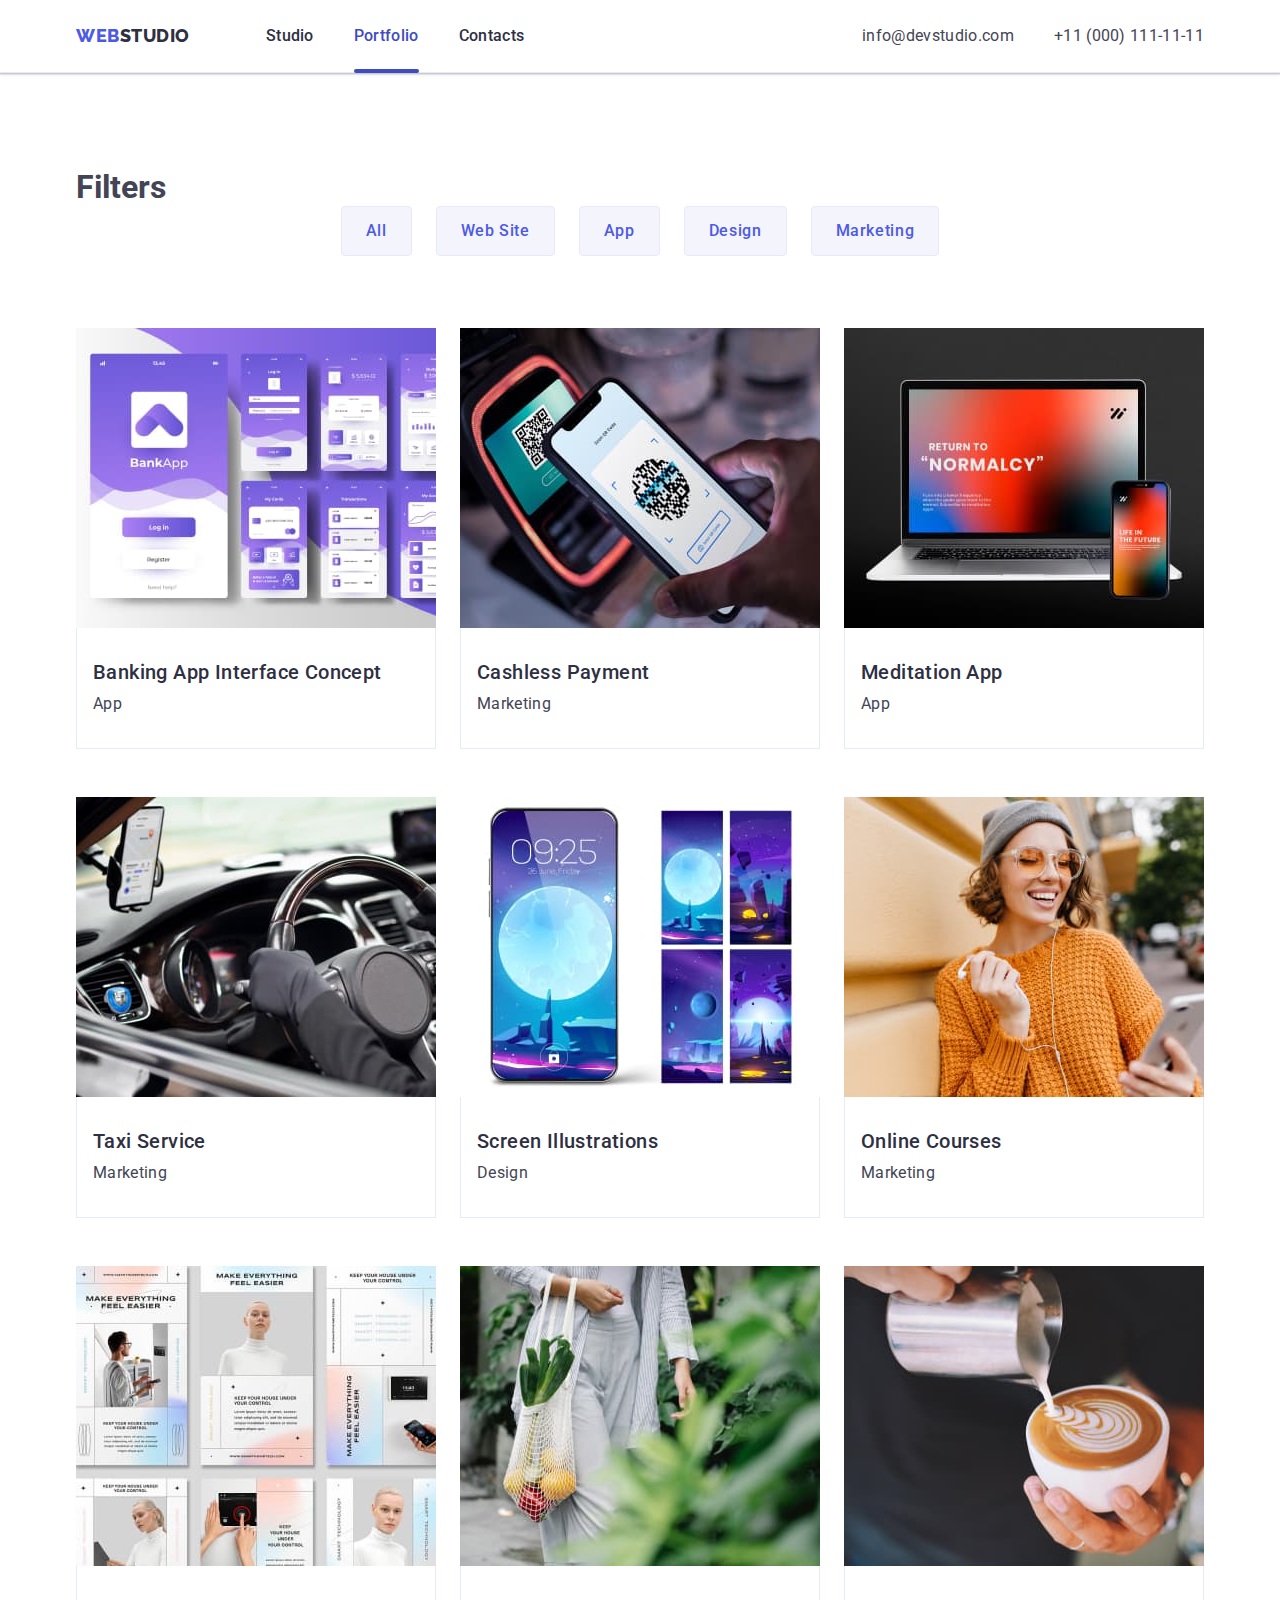
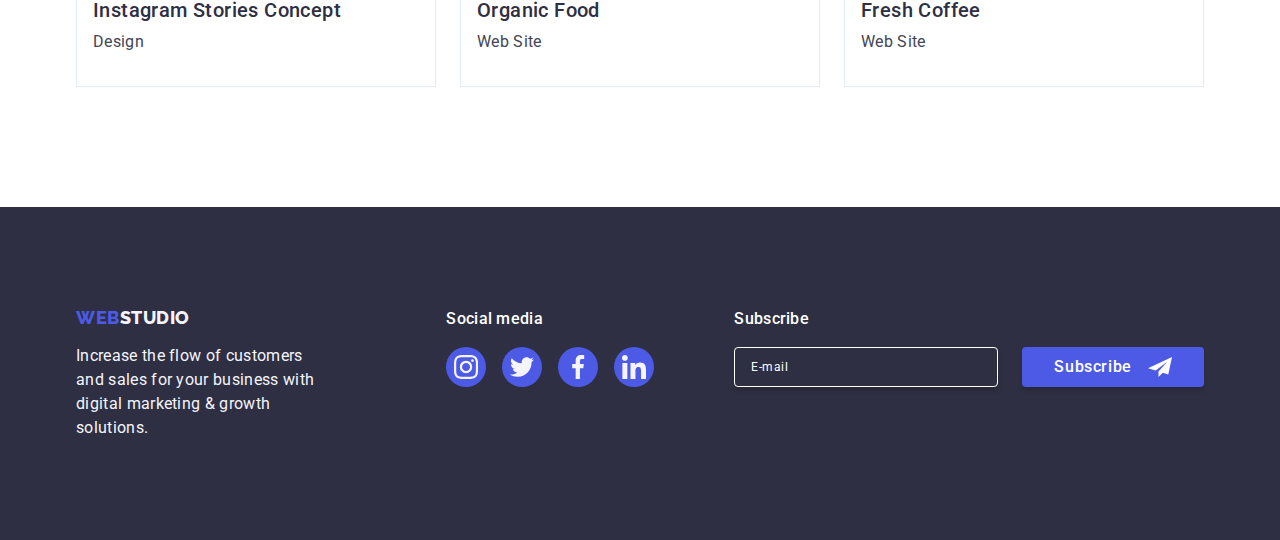
==== commit 83a1b821: "Final" ====
--- a/portfolio.html
+++ b/portfolio.html
@@ -279,12 +279,13 @@
         </div>
         <div class="footer-third-block">
           <p class="footer-social-text">Subscribe</p>
-          <form class="subscribe-form" action="">
+          <form class="subscribe-form">
             <label class="subscribe-label" for="user-subscribe">
               <input
                 class="subscribe-form-input"
                 type="email"
                 name="user-subscribe"
+                id="user-subscribe"
                 placeholder="E-mail"
                 required
               />
--- a/css/styles.css
+++ b/css/styles.css
@@ -221,7 +221,7 @@
 
 /* ====== SECTION =======*/
 
-.hidden {
+.visually-hidden {
   position: absolute;
   width: 1px;
   height: 1px;
@@ -675,6 +675,7 @@
   font-size: 12px;
   line-height: 1.17;
   letter-spacing: 0.48px;
+  margin-bottom: 8px;
 }
 
 .modal-field-input {
@@ -693,9 +694,12 @@
   transition: border-color var(--transition-dur-fun);
 }
 
-.modal-field-input,
-.modal-field-comment:focus {
+.modal-input:focus {
   border-color: var(--global-color-blue);
+}
+
+.modal-input:focus + .modal-icon {
+  fill: var(--global-color-blue);
 }
 
 .modal-icon {
@@ -706,10 +710,6 @@
   transform: translateY(-50%);
   pointer-events: none;
   transition: fill var(--transition-dur-fun);
-}
-
-.modal-icon:focus {
-  fill: var(--global-color-blue);
 }
 
 .modal-text-input {
@@ -732,6 +732,10 @@
   color: rgba(46, 47, 66, 0.4);
 }
 
+.modal-field-comment:focus {
+  border-color: var(--global-color-blue);
+}
+
 .modal-agremment {
   margin-bottom: 24px;
 }
@@ -759,6 +763,7 @@
   transition: background-color var(--transition-dur-fun), border var(--transition-dur-fun),
     fill var(--transition-dur-fun);
   fill: transparent;
+  margin-right: 8px;
 }
 
 input[type='checkbox']:checked ~ .modal-agremment-desc .custom-checkbox {
